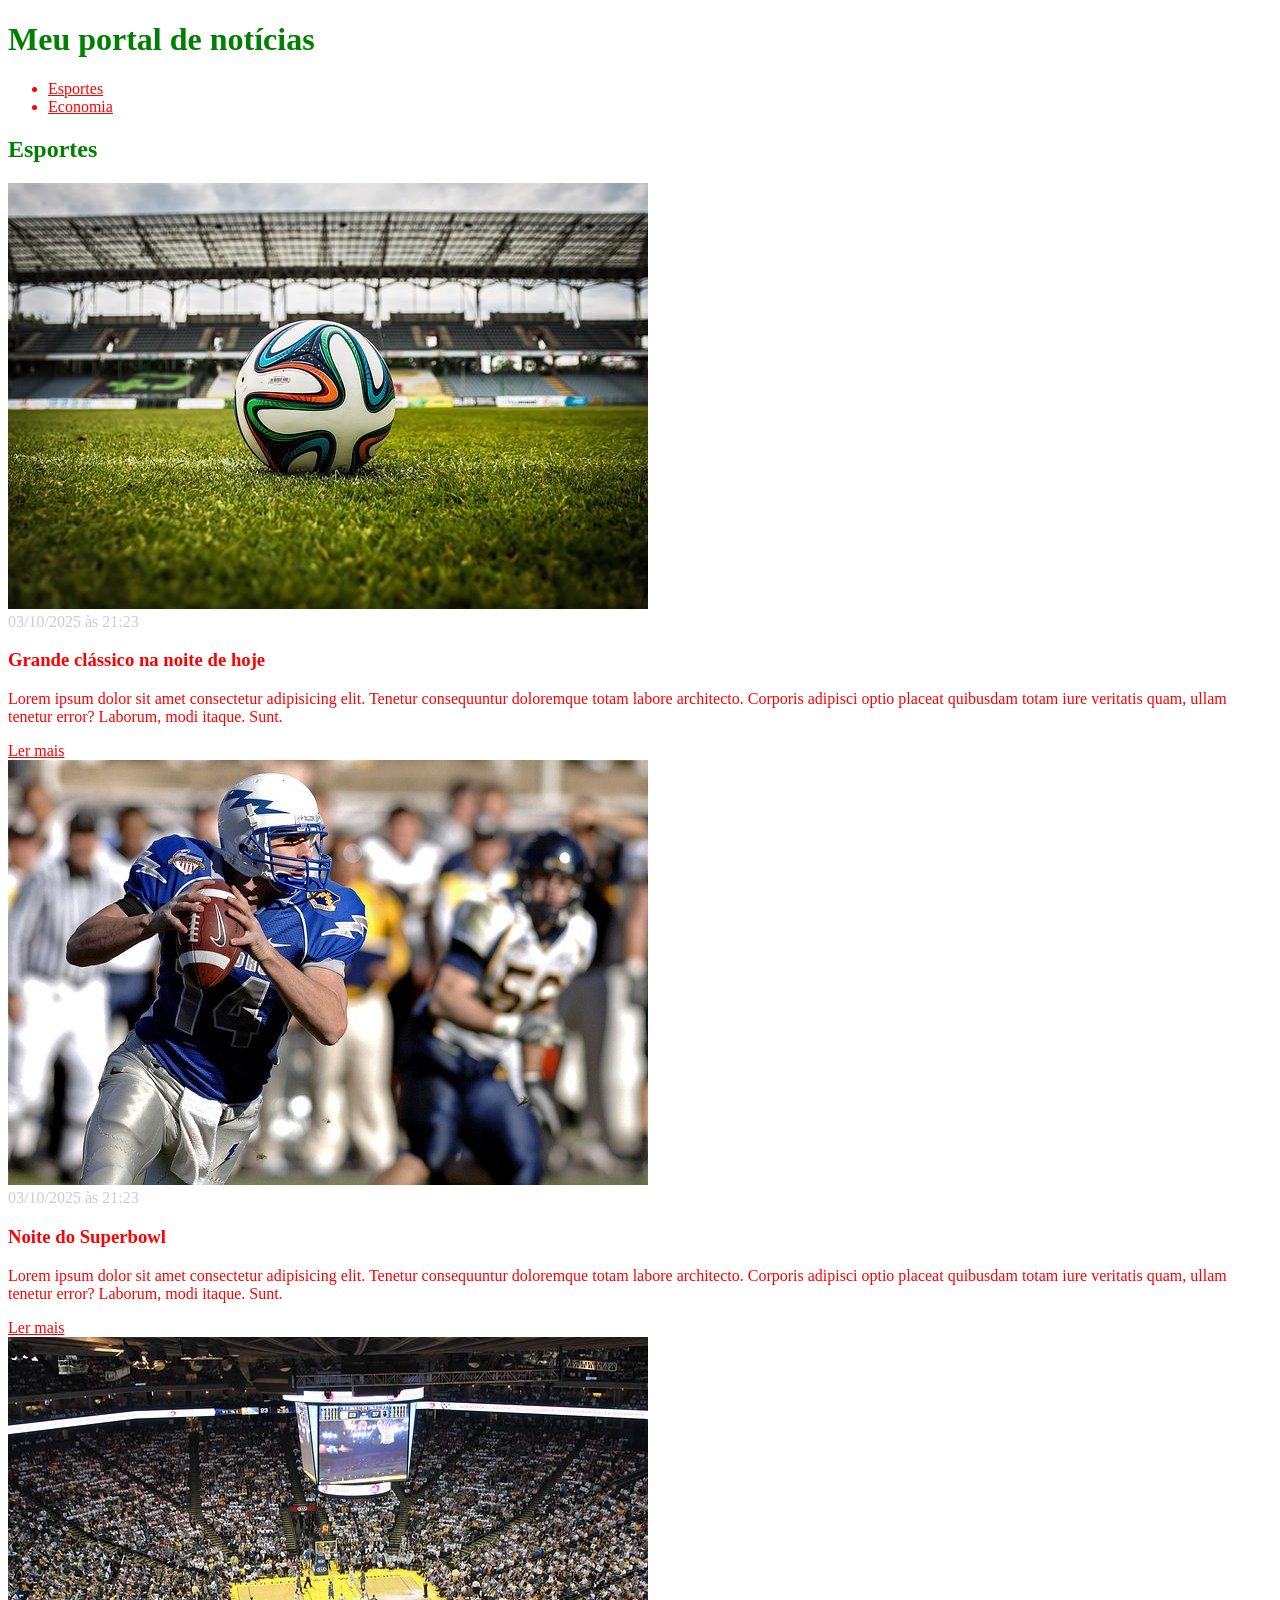
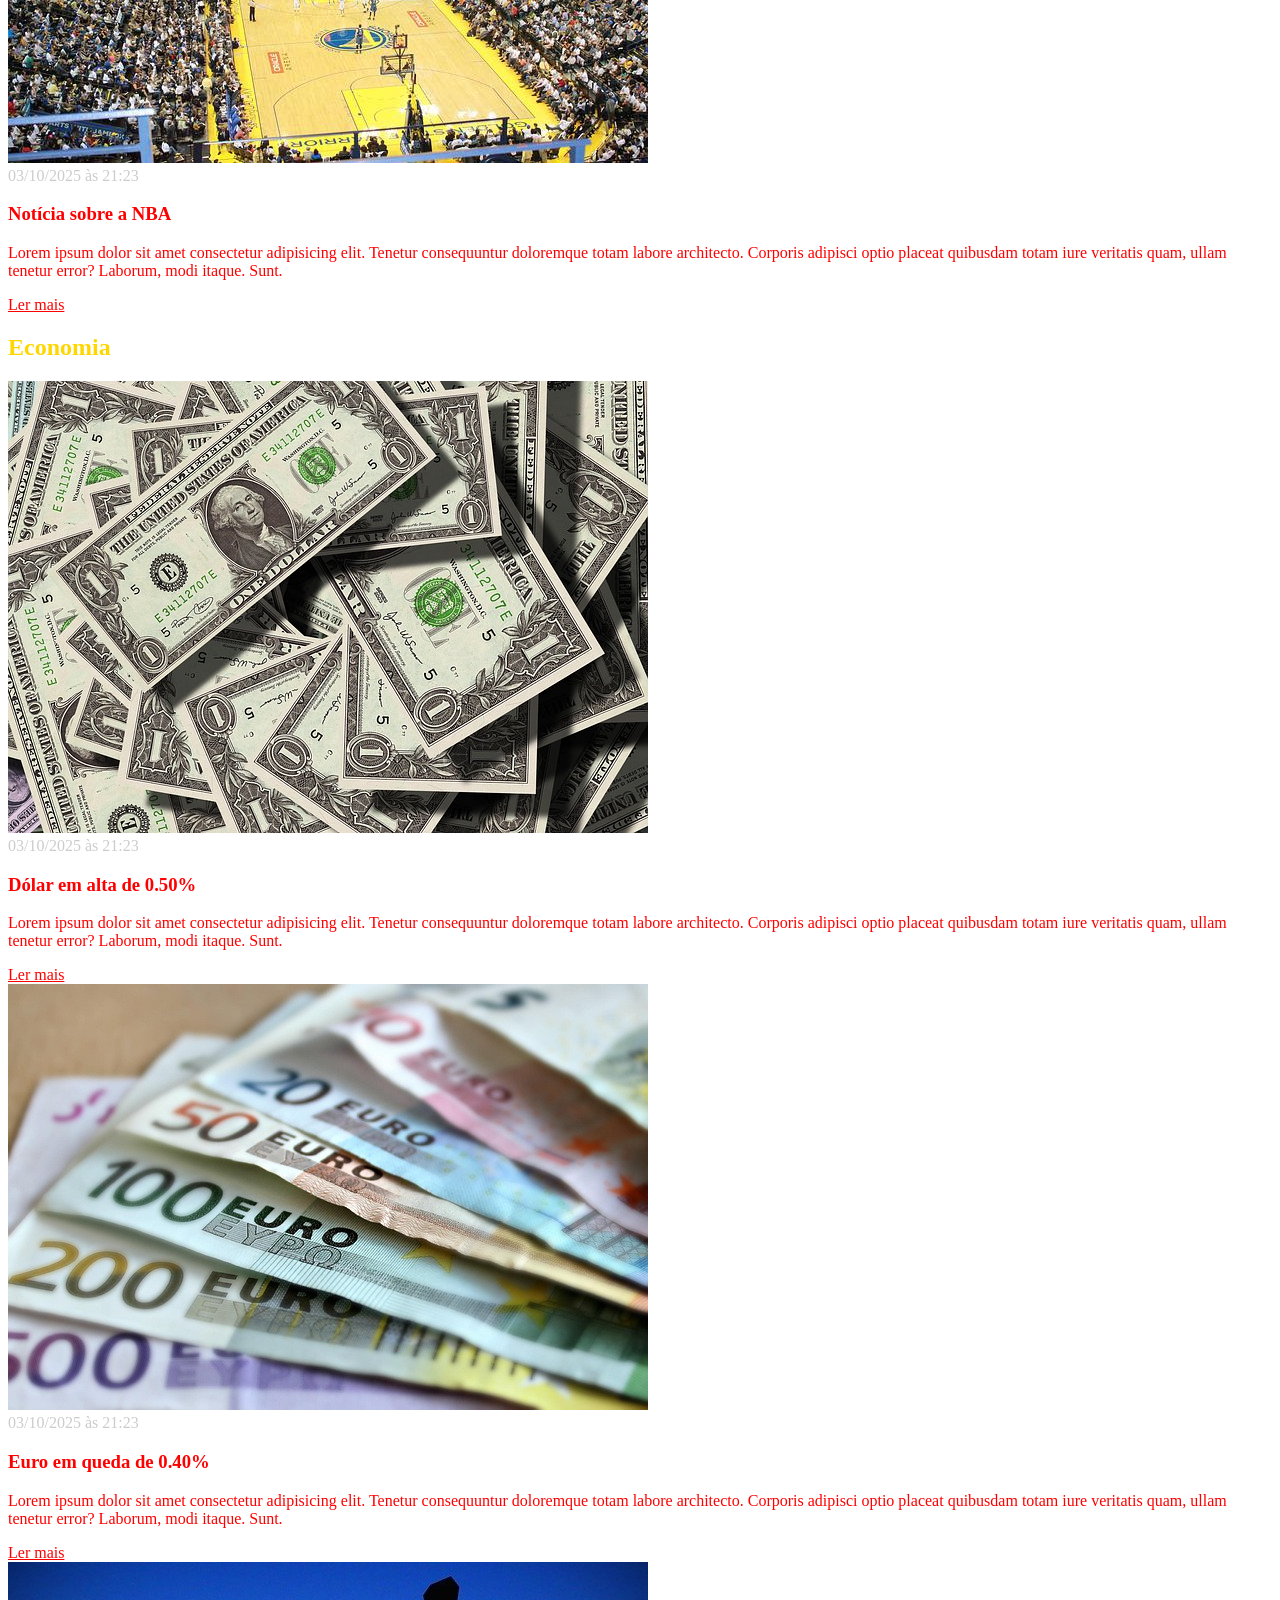
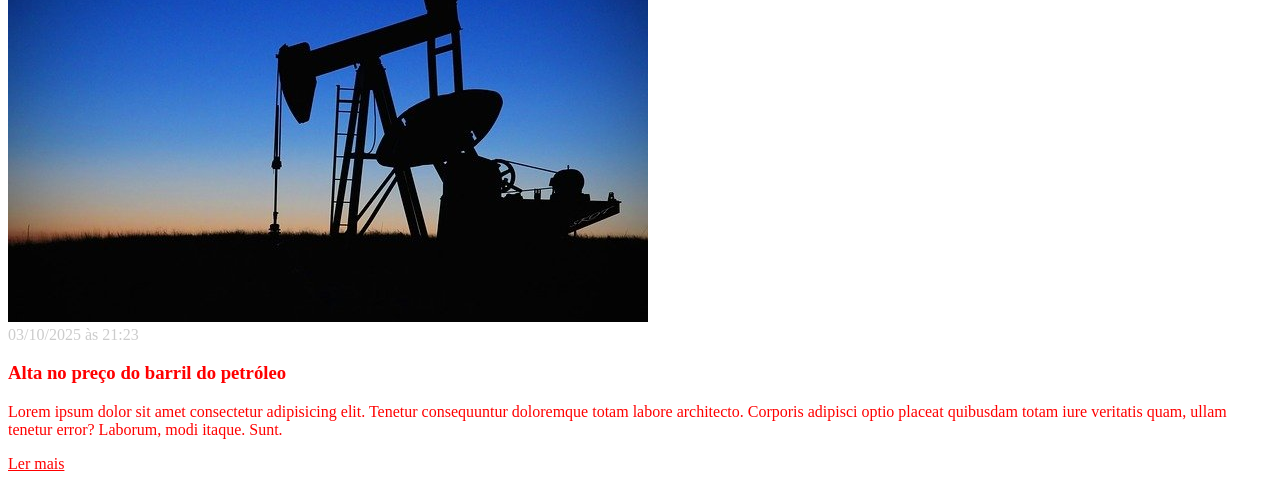
==== css/index.html @ ad70a1ff "utilize seletores na pagina" ====
<!DOCTYPE html>
<html lang="pt-br">
<head>
    <meta charset="UTF-8">
    <meta name="viewport" content="width=device-width, initial-scale=1.0">
    <link rel="icon" href="css.svg">
    <title>Meu portal de notícias</title>
    <link rel="stylesheet" href="./main.css" />
</head>
<body>
    <header>
        <h1>Meu portal de notícias</h1>
        <nav>
            <ul>
                <li>
                    <a href="#sports" title="Ir para a seção de esportes">Esportes</a>
                </li>
                <li>
                    <a href="#economy" title="Ir para a seção de notícias">Economia</a>
                </li>
            </ul>
        </nav>
    </header>
    <section id="sports">
        <h2>Esportes</h2>
        <article>
            <img src="./assets/image/futebol.jpg" alt="Bola de futebol no gramado">
            <header>
                <time class="creation-date">03/10/2025 às 21:23</time>
            </header>
            <h3>Grande clássico na noite de hoje</h3>
            <p>
                Lorem ipsum dolor sit amet consectetur adipisicing elit. Tenetur consequuntur doloremque totam labore architecto. Corporis adipisci optio placeat quibusdam totam iure veritatis quam, ullam tenetur error? Laborum, modi itaque. Sunt.
            </p>
            <a href="#" title="Leia a notícia completa">Ler mais</a>
        </article>
        <article>
            <img src="./assets/image/futebol-americano.jpg" alt="Jogador de futebol americano correndo com a bola na mão">
            <header>
                <time class="creation-date">03/10/2025 às 21:23</time>
            </header>
            <h3>Noite do Superbowl</h3>
            <p>
                Lorem ipsum dolor sit amet consectetur adipisicing elit. Tenetur consequuntur doloremque totam labore architecto. Corporis adipisci optio placeat quibusdam totam iure veritatis quam, ullam tenetur error? Laborum, modi itaque. Sunt.
            </p>
            <a href="#" title="Leia a notícia completa">Ler mais</a>
        </article>
        <article>
            <img src="./assets/image/basquete.jpg" alt="Vista aérea de uma quadra de basquete">
            <header>
                <time class="creation-date">03/10/2025 às 21:23</time>
            </header>
            <h3>Notícia sobre a NBA</h3>
            <p>
                Lorem ipsum dolor sit amet consectetur adipisicing elit. Tenetur consequuntur doloremque totam labore architecto. Corporis adipisci optio placeat quibusdam totam iure veritatis quam, ullam tenetur error? Laborum, modi itaque. Sunt.
            </p>
            <a href="#" title="Leia a notícia completa">Ler mais</a>
        </article>
    </section>
    <section id="economy">
        <h2>Economia</h2>
        <article>
            <img src="./assets/image/dolares.jpg" alt="Muitos dólares">
            <header>
                <time class="creation-date">03/10/2025 às 21:23</time>
            </header>
            <h3>Dólar em alta de 0.50%</h3>
            <p>
                Lorem ipsum dolor sit amet consectetur adipisicing elit. Tenetur consequuntur doloremque totam labore architecto. Corporis adipisci optio placeat quibusdam totam iure veritatis quam, ullam tenetur error? Laborum, modi itaque. Sunt.
            </p>
            <a href="#" title="Leia a notícia completa">Ler mais</a>
        </article>
        <article>
            <img src="./assets/image/euro.jpg" alt="Várias notas de euro">
            <header>
                <time class="creation-date">03/10/2025 às 21:23</time>
            </header>
            <h3>Euro em queda de 0.40%</h3>
            <p>
                Lorem ipsum dolor sit amet consectetur adipisicing elit. Tenetur consequuntur doloremque totam labore architecto. Corporis adipisci optio placeat quibusdam totam iure veritatis quam, ullam tenetur error? Laborum, modi itaque. Sunt.
            </p>
            <a href="#" title="Leia a notícia completa">Ler mais</a>
        </article>
        <article>
            <img src="./assets/image/petroleo.jpg" alt="Extração de petróleo">
            <header>
                <time class="creation-date">03/10/2025 às 21:23</time>
            </header>
            <h3>Alta no preço do barril do petróleo</h3>
            <p>
                Lorem ipsum dolor sit amet consectetur adipisicing elit. Tenetur consequuntur doloremque totam labore architecto. Corporis adipisci optio placeat quibusdam totam iure veritatis quam, ullam tenetur error? Laborum, modi itaque. Sunt.
            </p>
            <a href="#" title="Leia a notícia completa">Ler mais</a>
        </article>
    </section>
</body>
</html>
---- css/main.css ----
* {
    color: red;
}

h1 {
    color: green;
}

h2 {
    color: green;
}

#economy h2 {
    color: gold;
}

.creation-date {
    color: #ccc;
}
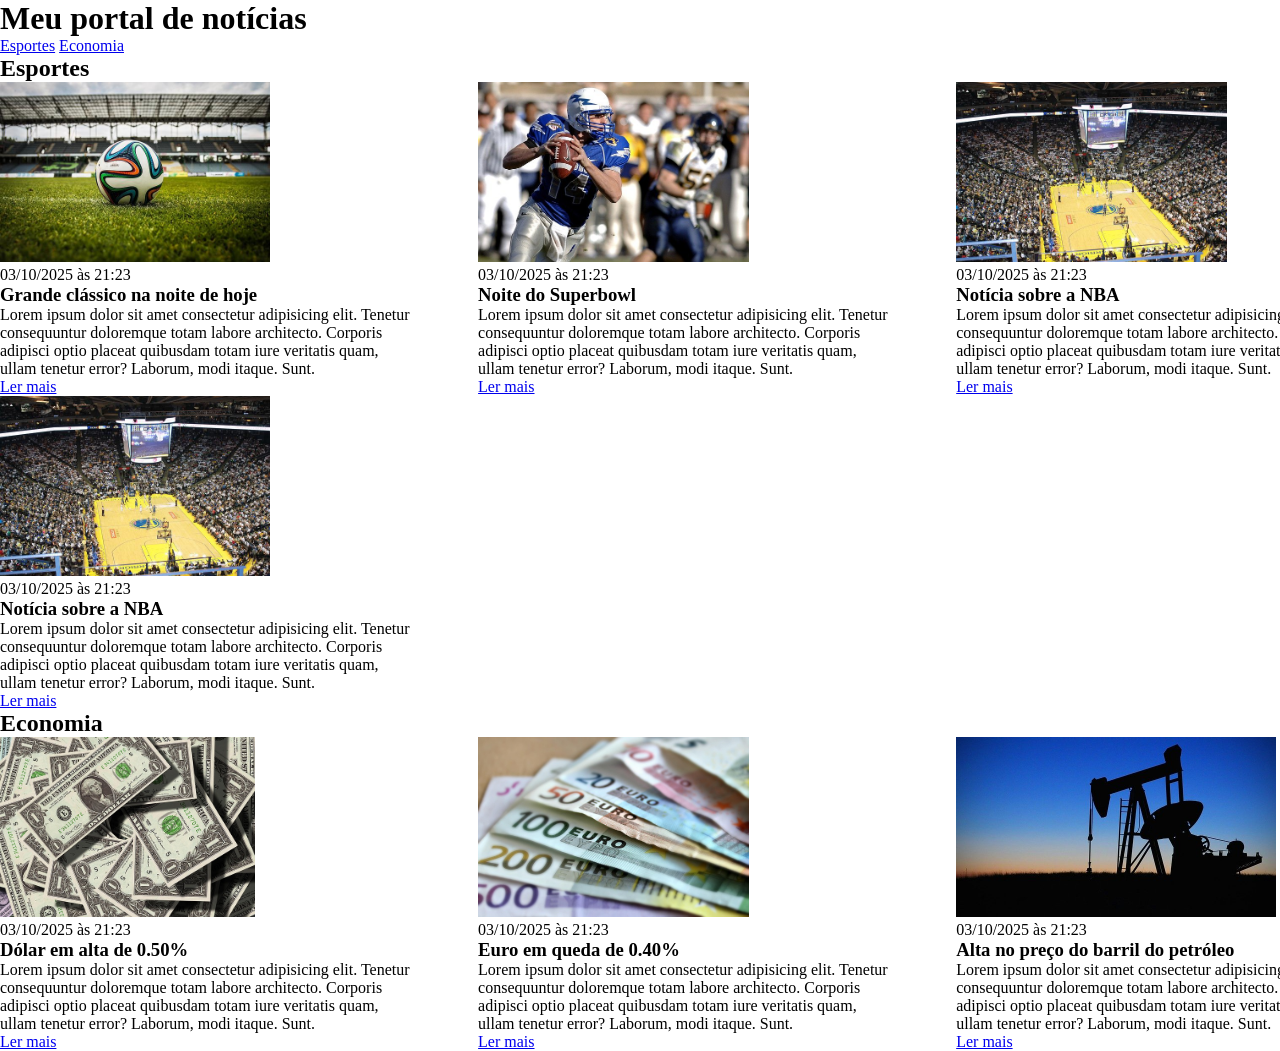
==== commit 0f088115: "defina o display" ====
--- a/css/index.html
+++ b/css/index.html
@@ -9,89 +9,110 @@
 </head>
 <body>
     <header>
-        <h1>Meu portal de notícias</h1>
-        <nav>
-            <ul>
-                <li>
-                    <a href="#sports" title="Ir para a seção de esportes">Esportes</a>
-                </li>
-                <li>
-                    <a href="#economy" title="Ir para a seção de notícias">Economia</a>
-                </li>
-            </ul>
-        </nav>
+        <div class="container">
+            <h1>Meu portal de notícias</h1>
+            <nav>
+                <ul>
+                    <li>
+                        <a href="#sports" title="Ir para a seção de esportes">Esportes</a>
+                    </li>
+                    <li>
+                        <a href="#economy" title="Ir para a seção de notícias">Economia</a>
+                    </li>
+                </ul>
+            </nav>
+        </div>
     </header>
     <section id="sports">
-        <h2>Esportes</h2>
-        <article>
-            <img src="./assets/image/futebol.jpg" alt="Bola de futebol no gramado">
-            <header>
-                <time class="creation-date">03/10/2025 às 21:23</time>
-            </header>
-            <h3>Grande clássico na noite de hoje</h3>
-            <p>
-                Lorem ipsum dolor sit amet consectetur adipisicing elit. Tenetur consequuntur doloremque totam labore architecto. Corporis adipisci optio placeat quibusdam totam iure veritatis quam, ullam tenetur error? Laborum, modi itaque. Sunt.
-            </p>
-            <a href="#" title="Leia a notícia completa">Ler mais</a>
-        </article>
-        <article>
-            <img src="./assets/image/futebol-americano.jpg" alt="Jogador de futebol americano correndo com a bola na mão">
-            <header>
-                <time class="creation-date">03/10/2025 às 21:23</time>
-            </header>
-            <h3>Noite do Superbowl</h3>
-            <p>
-                Lorem ipsum dolor sit amet consectetur adipisicing elit. Tenetur consequuntur doloremque totam labore architecto. Corporis adipisci optio placeat quibusdam totam iure veritatis quam, ullam tenetur error? Laborum, modi itaque. Sunt.
-            </p>
-            <a href="#" title="Leia a notícia completa">Ler mais</a>
-        </article>
-        <article>
-            <img src="./assets/image/basquete.jpg" alt="Vista aérea de uma quadra de basquete">
-            <header>
-                <time class="creation-date">03/10/2025 às 21:23</time>
-            </header>
-            <h3>Notícia sobre a NBA</h3>
-            <p>
-                Lorem ipsum dolor sit amet consectetur adipisicing elit. Tenetur consequuntur doloremque totam labore architecto. Corporis adipisci optio placeat quibusdam totam iure veritatis quam, ullam tenetur error? Laborum, modi itaque. Sunt.
-            </p>
-            <a href="#" title="Leia a notícia completa">Ler mais</a>
-        </article>
+        <div class="container">
+            <h2>Esportes</h2>
+            <div class="articles">
+                <article>
+                    <img src="./assets/image/futebol.jpg" alt="Bola de futebol no gramado">
+                    <header>
+                        <time class="creation-date">03/10/2025 às 21:23</time>
+                    </header>
+                    <h3>Grande clássico na noite de hoje</h3>
+                    <p>
+                        Lorem ipsum dolor sit amet consectetur adipisicing elit. Tenetur consequuntur doloremque totam labore architecto. Corporis adipisci optio placeat quibusdam totam iure veritatis quam, ullam tenetur error? Laborum, modi itaque. Sunt.
+                    </p>
+                    <a href="#" title="Leia a notícia completa">Ler mais</a>
+                </article>
+                <article>
+                    <img src="./assets/image/futebol-americano.jpg" alt="Jogador de futebol americano correndo com a bola na mão">
+                    <header>
+                        <time class="creation-date">03/10/2025 às 21:23</time>
+                    </header>
+                    <h3>Noite do Superbowl</h3>
+                    <p>
+                        Lorem ipsum dolor sit amet consectetur adipisicing elit. Tenetur consequuntur doloremque totam labore architecto. Corporis adipisci optio placeat quibusdam totam iure veritatis quam, ullam tenetur error? Laborum, modi itaque. Sunt.
+                    </p>
+                    <a href="#" title="Leia a notícia completa">Ler mais</a>
+                </article>
+                <article>
+                    <img src="./assets/image/basquete.jpg" alt="Vista aérea de uma quadra de basquete">
+                    <header>
+                        <time class="creation-date">03/10/2025 às 21:23</time>
+                    </header>
+                    <h3>Notícia sobre a NBA</h3>
+                    <p>
+                        Lorem ipsum dolor sit amet consectetur adipisicing elit. Tenetur consequuntur doloremque totam labore architecto. Corporis adipisci optio placeat quibusdam totam iure veritatis quam, ullam tenetur error? Laborum, modi itaque. Sunt.
+                    </p>
+                    <a href="#" title="Leia a notícia completa">Ler mais</a>
+                </article>
+                <article>
+                    <img src="./assets/image/basquete.jpg" alt="Vista aérea de uma quadra de basquete">
+                    <header>
+                        <time class="creation-date">03/10/2025 às 21:23</time>
+                    </header>
+                    <h3>Notícia sobre a NBA</h3>
+                    <p>
+                        Lorem ipsum dolor sit amet consectetur adipisicing elit. Tenetur consequuntur doloremque totam labore architecto. Corporis adipisci optio placeat quibusdam totam iure veritatis quam, ullam tenetur error? Laborum, modi itaque. Sunt.
+                    </p>
+                    <a href="#" title="Leia a notícia completa">Ler mais</a>
+                </article>
+            </div>
+        </div>
     </section>
     <section id="economy">
-        <h2>Economia</h2>
-        <article>
-            <img src="./assets/image/dolares.jpg" alt="Muitos dólares">
-            <header>
-                <time class="creation-date">03/10/2025 às 21:23</time>
-            </header>
-            <h3>Dólar em alta de 0.50%</h3>
-            <p>
-                Lorem ipsum dolor sit amet consectetur adipisicing elit. Tenetur consequuntur doloremque totam labore architecto. Corporis adipisci optio placeat quibusdam totam iure veritatis quam, ullam tenetur error? Laborum, modi itaque. Sunt.
-            </p>
-            <a href="#" title="Leia a notícia completa">Ler mais</a>
-        </article>
-        <article>
-            <img src="./assets/image/euro.jpg" alt="Várias notas de euro">
-            <header>
-                <time class="creation-date">03/10/2025 às 21:23</time>
-            </header>
-            <h3>Euro em queda de 0.40%</h3>
-            <p>
-                Lorem ipsum dolor sit amet consectetur adipisicing elit. Tenetur consequuntur doloremque totam labore architecto. Corporis adipisci optio placeat quibusdam totam iure veritatis quam, ullam tenetur error? Laborum, modi itaque. Sunt.
-            </p>
-            <a href="#" title="Leia a notícia completa">Ler mais</a>
-        </article>
-        <article>
-            <img src="./assets/image/petroleo.jpg" alt="Extração de petróleo">
-            <header>
-                <time class="creation-date">03/10/2025 às 21:23</time>
-            </header>
-            <h3>Alta no preço do barril do petróleo</h3>
-            <p>
-                Lorem ipsum dolor sit amet consectetur adipisicing elit. Tenetur consequuntur doloremque totam labore architecto. Corporis adipisci optio placeat quibusdam totam iure veritatis quam, ullam tenetur error? Laborum, modi itaque. Sunt.
-            </p>
-            <a href="#" title="Leia a notícia completa">Ler mais</a>
-        </article>
+        <div class="container">
+            <h2>Economia</h2>
+            <div class="articles">
+                <article>
+                    <img src="./assets/image/dolares.jpg" alt="Muitos dólares">
+                    <header>
+                        <time class="creation-date">03/10/2025 às 21:23</time>
+                    </header>
+                    <h3>Dólar em alta de 0.50%</h3>
+                    <p>
+                        Lorem ipsum dolor sit amet consectetur adipisicing elit. Tenetur consequuntur doloremque totam labore architecto. Corporis adipisci optio placeat quibusdam totam iure veritatis quam, ullam tenetur error? Laborum, modi itaque. Sunt.
+                    </p>
+                    <a href="#" title="Leia a notícia completa">Ler mais</a>
+                </article>
+                <article>
+                    <img src="./assets/image/euro.jpg" alt="Várias notas de euro">
+                    <header>
+                        <time class="creation-date">03/10/2025 às 21:23</time>
+                    </header>
+                    <h3>Euro em queda de 0.40%</h3>
+                    <p>
+                        Lorem ipsum dolor sit amet consectetur adipisicing elit. Tenetur consequuntur doloremque totam labore architecto. Corporis adipisci optio placeat quibusdam totam iure veritatis quam, ullam tenetur error? Laborum, modi itaque. Sunt.
+                    </p>
+                    <a href="#" title="Leia a notícia completa">Ler mais</a>
+                </article>
+                <article>
+                    <img src="./assets/image/petroleo.jpg" alt="Extração de petróleo">
+                    <header>
+                        <time class="creation-date">03/10/2025 às 21:23</time>
+                    </header>
+                    <h3>Alta no preço do barril do petróleo</h3>
+                    <p>
+                        Lorem ipsum dolor sit amet consectetur adipisicing elit. Tenetur consequuntur doloremque totam labore architecto. Corporis adipisci optio placeat quibusdam totam iure veritatis quam, ullam tenetur error? Laborum, modi itaque. Sunt.
+                    </p>
+                    <a href="#" title="Leia a notícia completa">Ler mais</a>
+                </article>
+            </div>
+        </div>
     </section>
 </body>
 </html>
--- a/css/main.css
+++ b/css/main.css
@@ -1,19 +1,28 @@
 * {
-    color: red;
+    margin: 0;
+    padding: 0;
+    box-sizing: border-box;
 }
 
-h1 {
-    color: green;
+header li {
+    display: inline;
 }
 
-h2 {
-    color: green;
+.container {
+    width: 1366px;
+    margin: 0 auto;
 }
 
-#economy h2 {
-    color: gold;
+.articles {
+    display: flex;
+    flex-wrap: wrap;
+    justify-content: space-between;
 }
 
-.creation-date {
-    color: #ccc;
+.articles article img {
+    height: 180px;
+}
+
+.articles article {
+    width: 30%;
 }
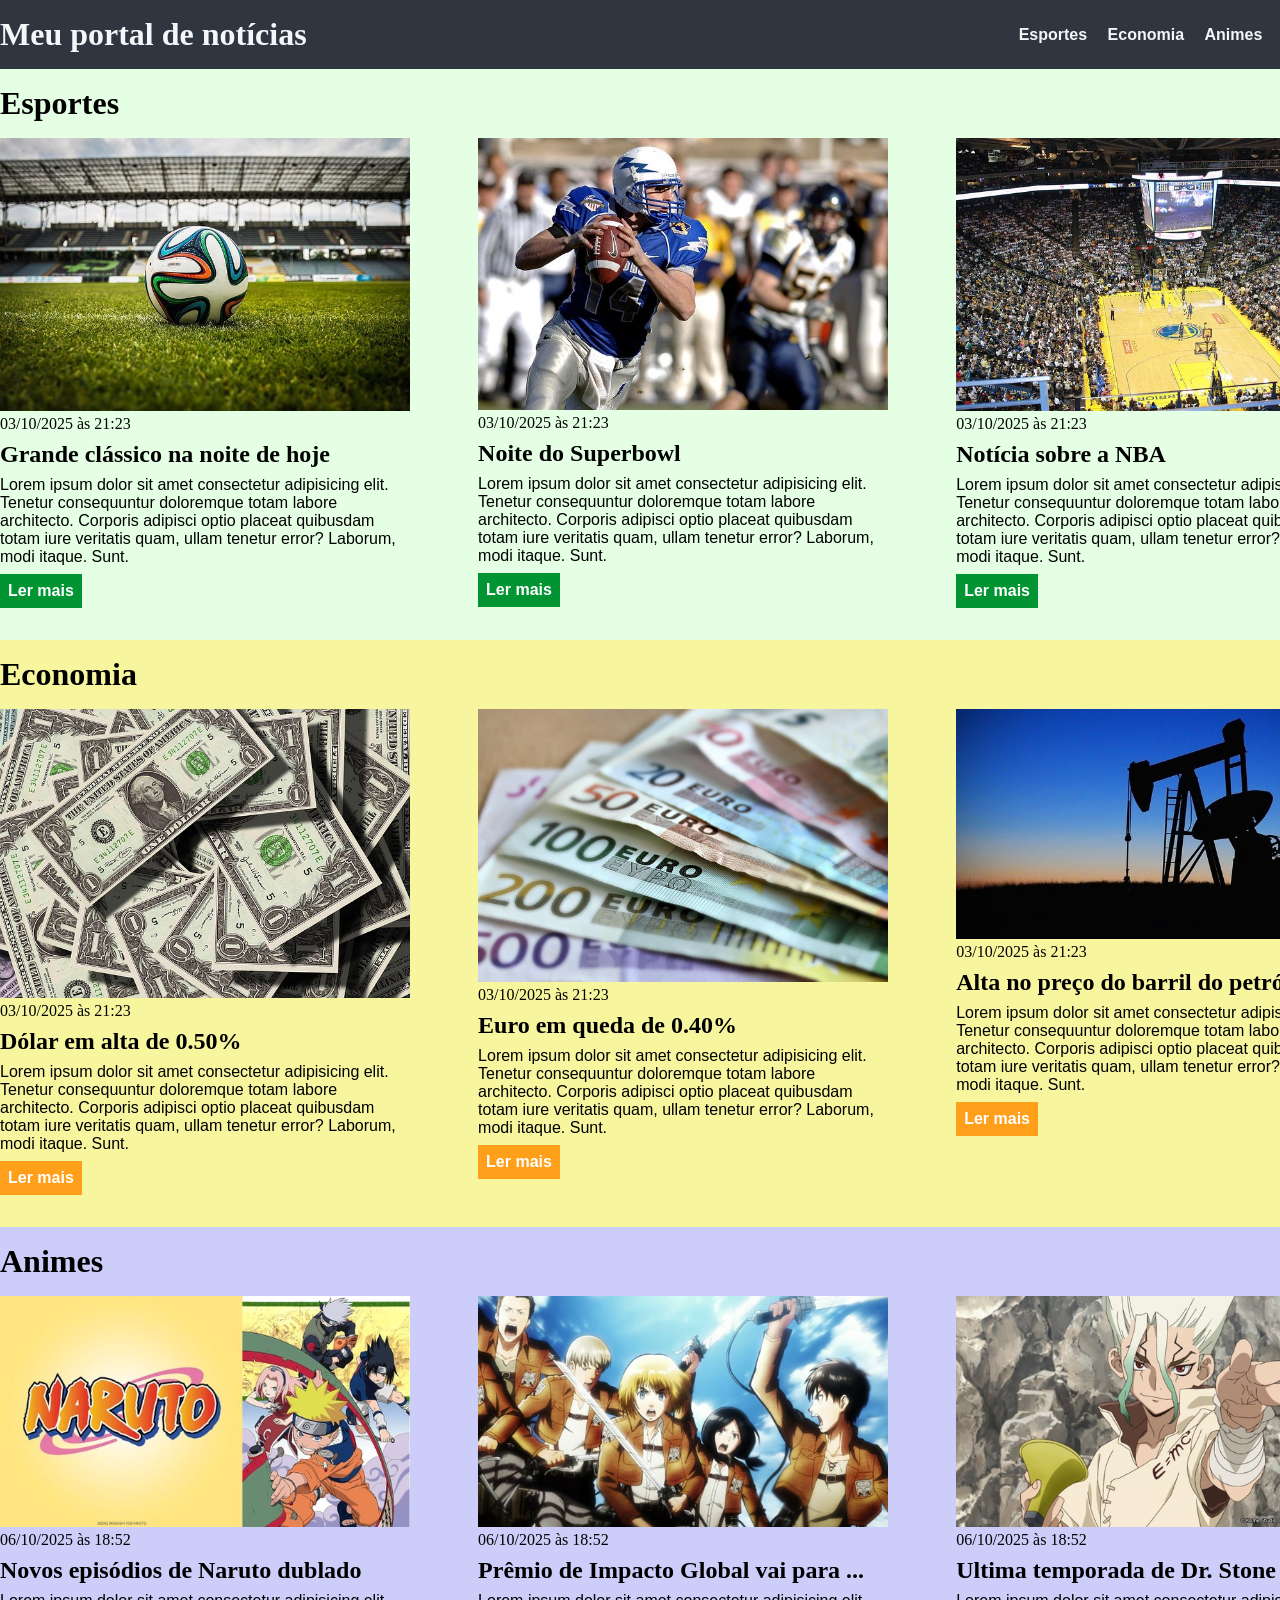
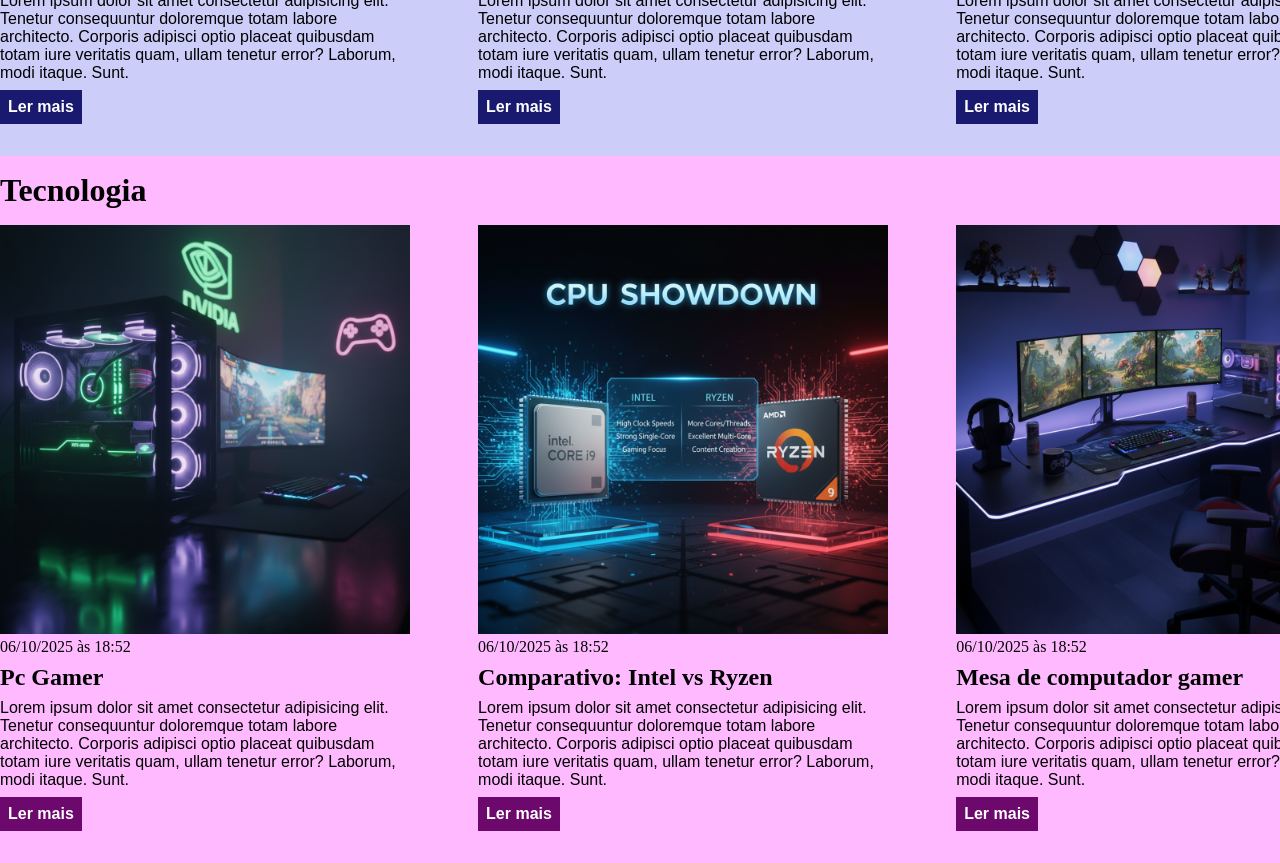
==== commit c950cf44: "adicao das secoes anime e tecnologia" ====
--- a/css/index.html
+++ b/css/index.html
@@ -18,6 +18,12 @@
                     </li>
                     <li>
                         <a href="#economy" title="Ir para a seção de notícias">Economia</a>
+                    </li>
+                    <li>
+                        <a href="#anime" title="Ir para a seção de animes">Animes</a>
+                    </li>
+                    <li>
+                        <a href="#technology" title="Ir para a seção de tecnologia">Tecnologia</a>
                     </li>
                 </ul>
             </nav>
@@ -44,17 +50,6 @@
                         <time class="creation-date">03/10/2025 às 21:23</time>
                     </header>
                     <h3>Noite do Superbowl</h3>
-                    <p>
-                        Lorem ipsum dolor sit amet consectetur adipisicing elit. Tenetur consequuntur doloremque totam labore architecto. Corporis adipisci optio placeat quibusdam totam iure veritatis quam, ullam tenetur error? Laborum, modi itaque. Sunt.
-                    </p>
-                    <a href="#" title="Leia a notícia completa">Ler mais</a>
-                </article>
-                <article>
-                    <img src="./assets/image/basquete.jpg" alt="Vista aérea de uma quadra de basquete">
-                    <header>
-                        <time class="creation-date">03/10/2025 às 21:23</time>
-                    </header>
-                    <h3>Notícia sobre a NBA</h3>
                     <p>
                         Lorem ipsum dolor sit amet consectetur adipisicing elit. Tenetur consequuntur doloremque totam labore architecto. Corporis adipisci optio placeat quibusdam totam iure veritatis quam, ullam tenetur error? Laborum, modi itaque. Sunt.
                     </p>
@@ -114,5 +109,85 @@
             </div>
         </div>
     </section>
+    <section id="anime">
+        <div class="container">
+            <h2>Animes</h2>
+            <div class="articles">
+                <article>
+                    <img src="./assets/image/naruto.webp" alt="Naruto Uzumaki, Sasuke Uchiha, Sakura Haruno e Kakashi Hatake">
+                    <header>
+                        <time class="creation-date">06/10/2025 às 18:52</time>
+                    </header>
+                    <h3>Novos episódios de Naruto dublado</h3>
+                    <p>
+                        Lorem ipsum dolor sit amet consectetur adipisicing elit. Tenetur consequuntur doloremque totam labore architecto. Corporis adipisci optio placeat quibusdam totam iure veritatis quam, ullam tenetur error? Laborum, modi itaque. Sunt.
+                    </p>
+                    <a href="#" title="Leia a notícia completa">Ler mais</a>
+                </article>
+                <article>
+                    <img src="./assets/image/attack-on-titan.webp" alt="Armin Arlert, Mikasa Ackerman, Eren Yeager e personagens figurantes">
+                    <header>
+                        <time class="creation-date">06/10/2025 às 18:52</time>
+                    </header>
+                    <h3>Prêmio de Impacto Global vai para ...</h3>
+                    <p>
+                        Lorem ipsum dolor sit amet consectetur adipisicing elit. Tenetur consequuntur doloremque totam labore architecto. Corporis adipisci optio placeat quibusdam totam iure veritatis quam, ullam tenetur error? Laborum, modi itaque. Sunt.
+                    </p>
+                    <a href="#" title="Leia a notícia completa">Ler mais</a>
+                </article>
+                <article>
+                    <img src="./assets/image/dr-stone.webp" alt="Senku Ishigami">
+                    <header>
+                        <time class="creation-date">06/10/2025 às 18:52</time>
+                    </header>
+                    <h3>Ultima temporada de Dr. Stone</h3>
+                    <p>
+                        Lorem ipsum dolor sit amet consectetur adipisicing elit. Tenetur consequuntur doloremque totam labore architecto. Corporis adipisci optio placeat quibusdam totam iure veritatis quam, ullam tenetur error? Laborum, modi itaque. Sunt.
+                    </p>
+                    <a href="#" title="Leia a notícia completa">Ler mais</a>
+                </article>
+            </div>
+        </div>
+    </section>
+    <section id="technology">
+        <div class="container">
+            <h2>Tecnologia</h2>
+            <div class="articles">
+                <article>
+                    <img src="./assets/image/pc-gamer.png" alt="Pc, teclado e monitor gamer">
+                    <header>
+                        <time class="creation-date">06/10/2025 às 18:52</time>
+                    </header>
+                    <h3>Pc Gamer</h3>
+                    <p>
+                        Lorem ipsum dolor sit amet consectetur adipisicing elit. Tenetur consequuntur doloremque totam labore architecto. Corporis adipisci optio placeat quibusdam totam iure veritatis quam, ullam tenetur error? Laborum, modi itaque. Sunt.
+                    </p>
+                    <a href="#" title="Leia a notícia completa">Ler mais</a>
+                </article>
+                <article>
+                    <img src="./assets/image/processadores.png" alt="Comparativo de processadores, Intel e Ryzen">
+                    <header>
+                        <time class="creation-date">06/10/2025 às 18:52</time>
+                    </header>
+                    <h3>Comparativo: Intel vs Ryzen</h3>
+                    <p>
+                        Lorem ipsum dolor sit amet consectetur adipisicing elit. Tenetur consequuntur doloremque totam labore architecto. Corporis adipisci optio placeat quibusdam totam iure veritatis quam, ullam tenetur error? Laborum, modi itaque. Sunt.
+                    </p>
+                    <a href="#" title="Leia a notícia completa">Ler mais</a>
+                </article>
+                <article>
+                    <img src="./assets/image/mesa-gamer.png" alt="Mesa de computador com led, com itens tecnológicos em cima">
+                    <header>
+                        <time class="creation-date">06/10/2025 às 18:52</time>
+                    </header>
+                    <h3>Mesa de computador gamer</h3>
+                    <p>
+                        Lorem ipsum dolor sit amet consectetur adipisicing elit. Tenetur consequuntur doloremque totam labore architecto. Corporis adipisci optio placeat quibusdam totam iure veritatis quam, ullam tenetur error? Laborum, modi itaque. Sunt.
+                    </p>
+                    <a href="#" title="Leia a notícia completa">Ler mais</a>
+                </article>
+            </div>
+        </div>
+    </section>
 </body>
-</html>+</html>
--- a/css/main.css
+++ b/css/main.css
@@ -4,8 +4,28 @@
     box-sizing: border-box;
 }
 
+body > header {
+    background-color: #2f3640;
+    padding: 16px 0;
+    color: #f5f6fa;
+}
+
+header .container {
+    display: flex;
+    align-items: center;
+    justify-content: space-between;
+}
+
 header li {
     display: inline;
+    font-family: Arial, Helvetica, sans-serif;
+    font-weight: bold;
+    margin-left: 16px;
+}
+
+header li a {
+    color: #f5f6fa;
+    text-decoration: none;
 }
 
 .container {
@@ -20,9 +40,82 @@
 }
 
 .articles article img {
-    height: 180px;
+    width: 100%;
 }
 
 .articles article {
     width: 30%;
+}
+
+section {
+    padding: 16px 0;
+}
+
+section h2,
+.articles article {
+    margin-bottom: 16px;
+}
+
+.articles article h3 {
+    margin-top: 8px;
+    margin-bottom: 8px;
+}
+
+.articles article a {
+    background-color: blue;
+    color: #fff;
+    padding: 8px;
+    display: inline-block;
+    text-decoration: none;
+    font-weight: bold;
+    margin-top: 8px;
+}
+
+.articles article a:hover {
+    text-decoration: underline;
+}
+
+.articles article p,
+.articles article a {
+    font-family: Arial, Helvetica, sans-serif;
+}
+
+.articles article h3 {
+    font-size: 24px;
+}
+
+section h2 {
+    font-size: 32px;
+}
+
+#sports {
+    background-color: rgba(0, 255, 0, .1);
+}
+
+#sports .articles article a {
+    background-color: #009432;
+}
+
+#economy {
+    background-color: #f8f59f;
+}
+
+#economy .articles article a {
+    background-color: #ff9f1a;
+}
+
+#anime {
+    background-color: #cdcdfa;
+}
+
+#anime .articles article a {
+    background-color: #191970;
+}
+
+#technology {
+    background-color: rgb(255, 186, 255);
+}
+
+#technology .articles article a {
+    background-color: rgb(109, 9, 109);
 }
